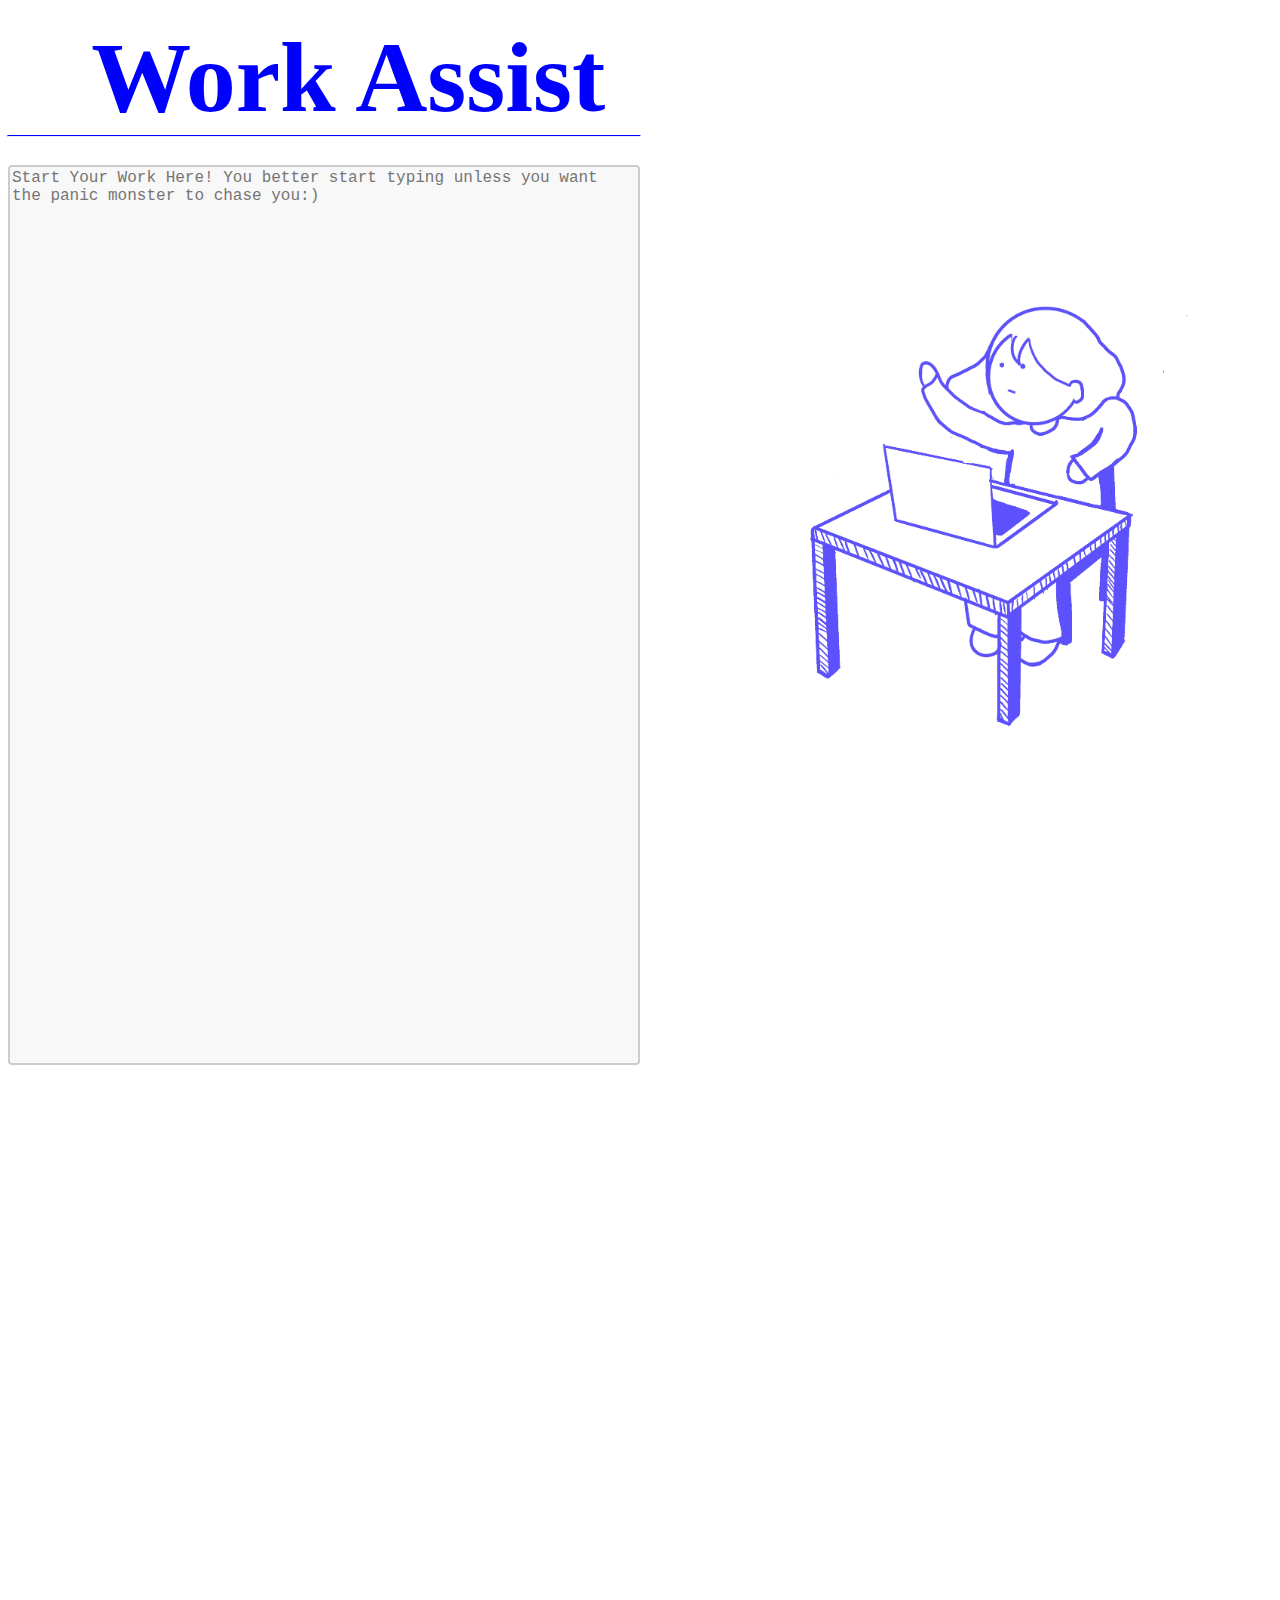
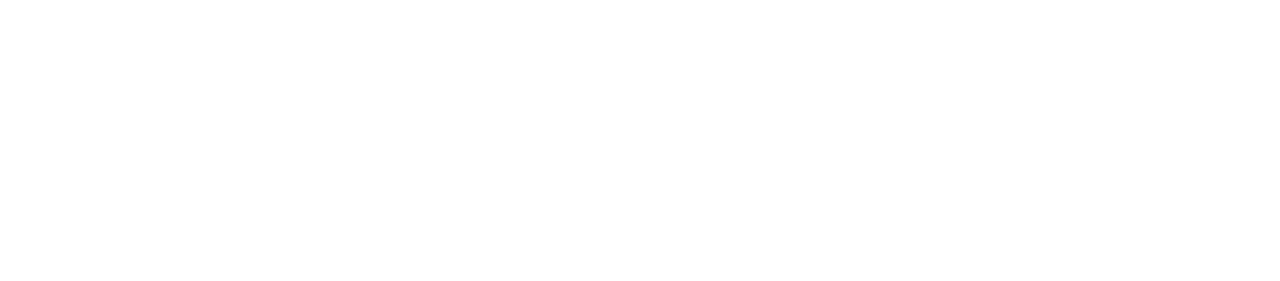
==== project/index.html @ bc32a54b "Add files via upload" ====
<!DOCTYPE html>
<html lang="en">

<head>
    <meta charset="UTF-8">
    <meta http-equiv="X-UA-Compatible" content="IE=edge">
    <meta name="viewport" content="width=device-width, initial-scale=1.0">
    <link rel="stylesheet" href="css/styles.css">
    <title>Document</title>
</head>

<body>
    <h1>Work Assist</h1>
    <hr class="rounded">
    <textarea id="txt-area" placeholder="Start Your Work Here! You better start typing unless you want the panic monster to chase you:)"></textarea>
    <div></div>

    <img src="img/working.gif" class="work" id="working">
    <img src="img/panica.gif" class="panic" id="panica1">

    <h2 class="nones" id="warning">STOP PROCRASTINATING</h2>
    <h2 class="nones" id="warning2">KEEP WORKING</h2>
    <h2 class="nones" id="warning3">DO YOU WANT TO FAIL?</h2>
    

    <script src="js/script.js"></script>
</body>

</html>
---- project/css/styles.css ----
#txt-area {
    width: 50%;
    height: 100vh;
    box-sizing: border-box;
    border: 2px solid #ccc;
    border-radius: 4px;
    background-color: #f8f8f8;
    font-size: 16px;
    resize: none;
}

body {
    background-color: white;
}

.flash {
    background-color: white;
    animation-name: flashing;
    animation-duration: 0.5s;
    animation-iteration-count: infinite;
}

@keyframes flashing {
    0% {
        background-color: white;
    }
    50% {
        background-color: red;
    }
    100% {
        background-color: white;
    }
}

.work {
    width: 40%;
    position: absolute;
    left: 55%;
    top: 250px;
}

.screaming {
    width: 40%;
    position: absolute;
    left: 55%;
    top: 250px;
    content: url(../img/screaming.gif);
}

.panic {
    position: absolute;
    width: 30%;
    top: 110px;
    left: 600px;
    animation-name: panicSpree;
    animation-duration: 2s;
    animation-iteration-count: infinite;
    transition: ease-in-out;
    opacity: 0%;
}

.show {
    opacity: 100%;
}

.showa {
    opacity: 100%;
}

@keyframes panicSpree {
    25% {
        transform: scale(0.5);
    }
    50% {
        transform: scale(1);
    }
    75% {
        transform: scale(0.5);
    }
    100% {
        transform: scale(1);
    }
}

h1 {
    position: relative;
    font-size: 100px;
    margin: 20px;
    color: blue;
    left: 5%;
}

hr {
    position: relative;
    top: -20px;
    border-top: 1px solid blue;
    width: 50%;
    left: -25%;
    border-radius: 5px;
}

#warning {
    position: relative;
    white-space: nowrap;
    top: -900px;
    font-size: 120px;
    font-family: "Helvetica Neue", sans-serif;
    font-weight: 600;
    animation-name: warner;
    animation-duration: 10s;
    animation-iteration-count: infinite;
    transition: linear;
    color: rgb(94, 255, 0);
}

#warning2 {
    position: relative;
    white-space: nowrap;
    top: -900px;
    font-size: 120px;
    font-family: "Helvetica Neue", sans-serif;
    font-weight: 600;
    animation-name: warner2;
    animation-duration: 10s;
    animation-iteration-count: infinite;
    transition: linear;
    color: rgb(94, 255, 0);
}


#warning3 {
    position: relative;
    white-space: nowrap;
    top: -900px;
    font-size: 120px;
    font-family: "Helvetica Neue", sans-serif;
    font-weight: 600;
    animation-name: warner3;
    animation-duration: 10s;
    animation-iteration-count: infinite;
    transition: linear;
    color: rgb(94, 255, 0);
}


@keyframes warner {
    0% {
        transform: translate(110%);
    }
    100% {
        transform: translate(-110%);
    }
}

@keyframes warner2 {
    0% {
        transform: translate(-110%);
    }
    100% {
        transform: translate(110%);
    }
}

@keyframes warner3 {
    0% {
        transform: translate(110%);
    }
    100% {
        transform: translate(-110%);
    }
}

.nones{
    opacity: 0%;
}
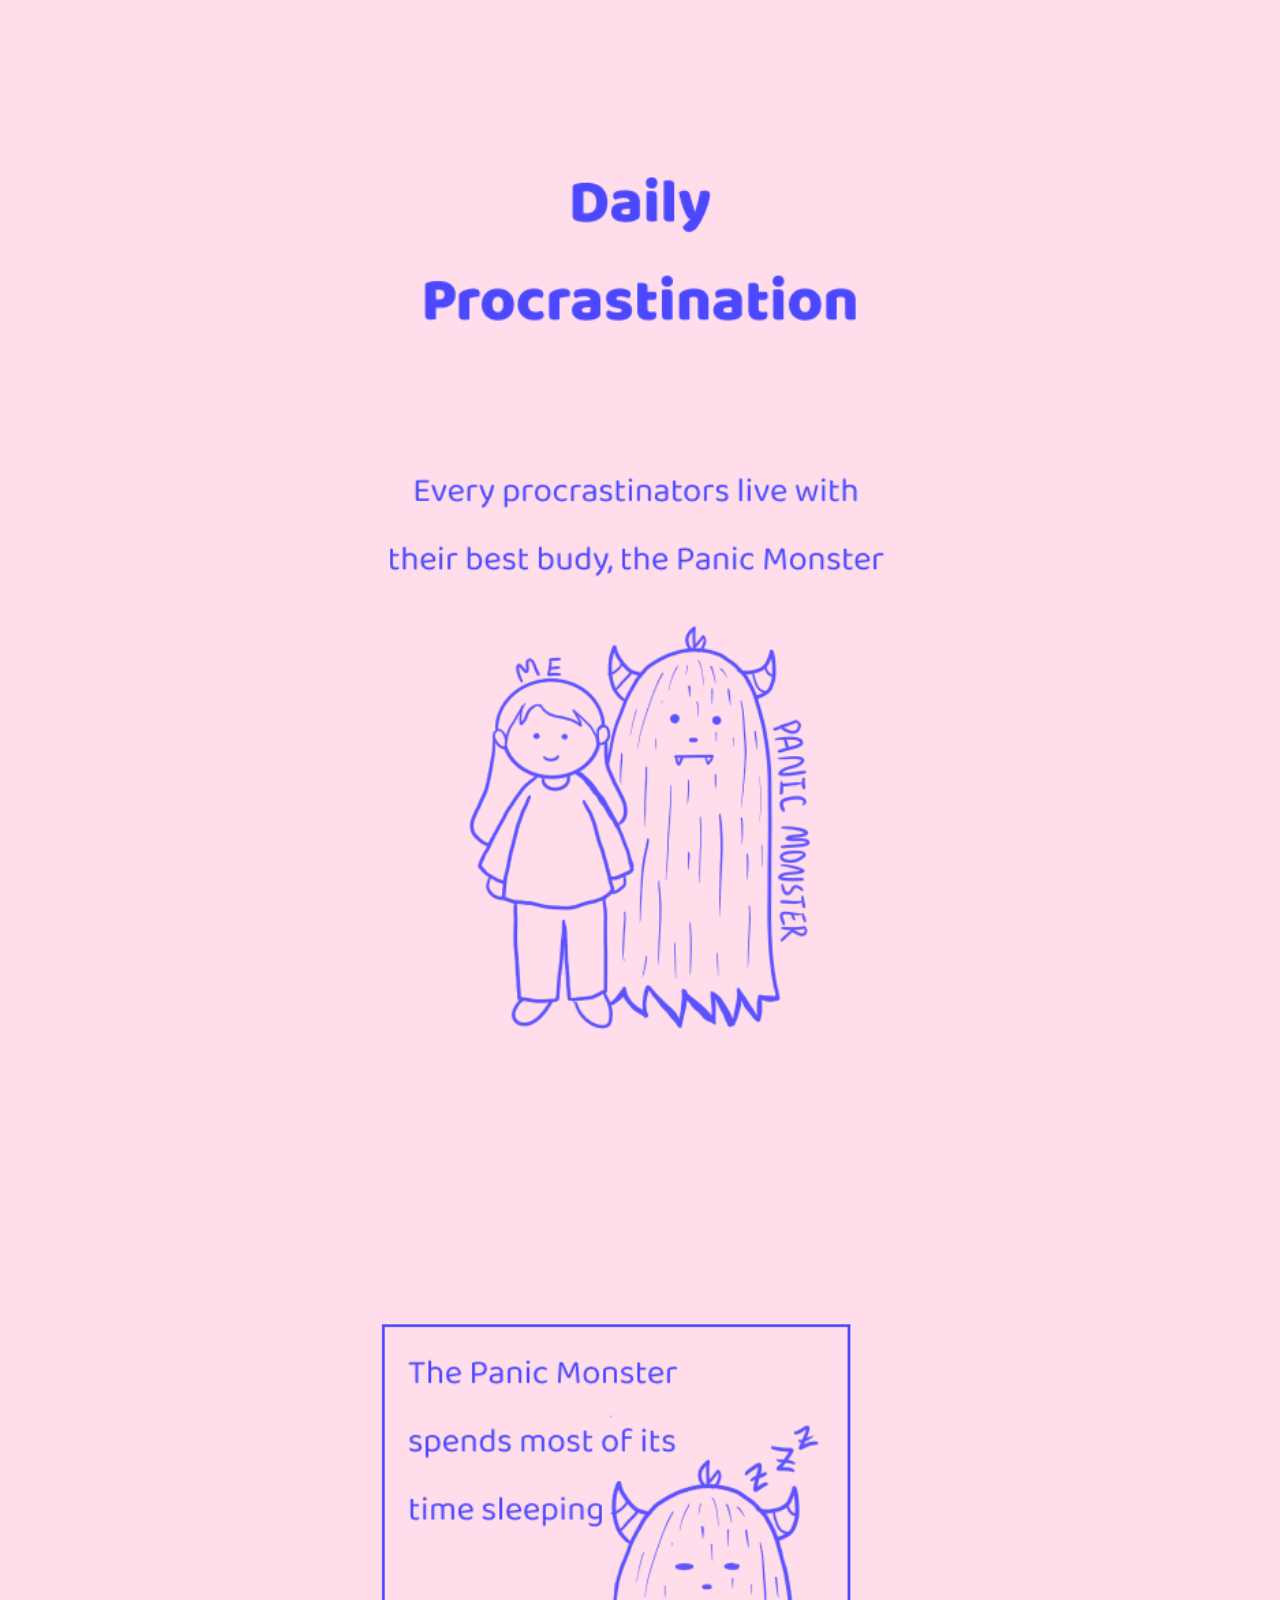
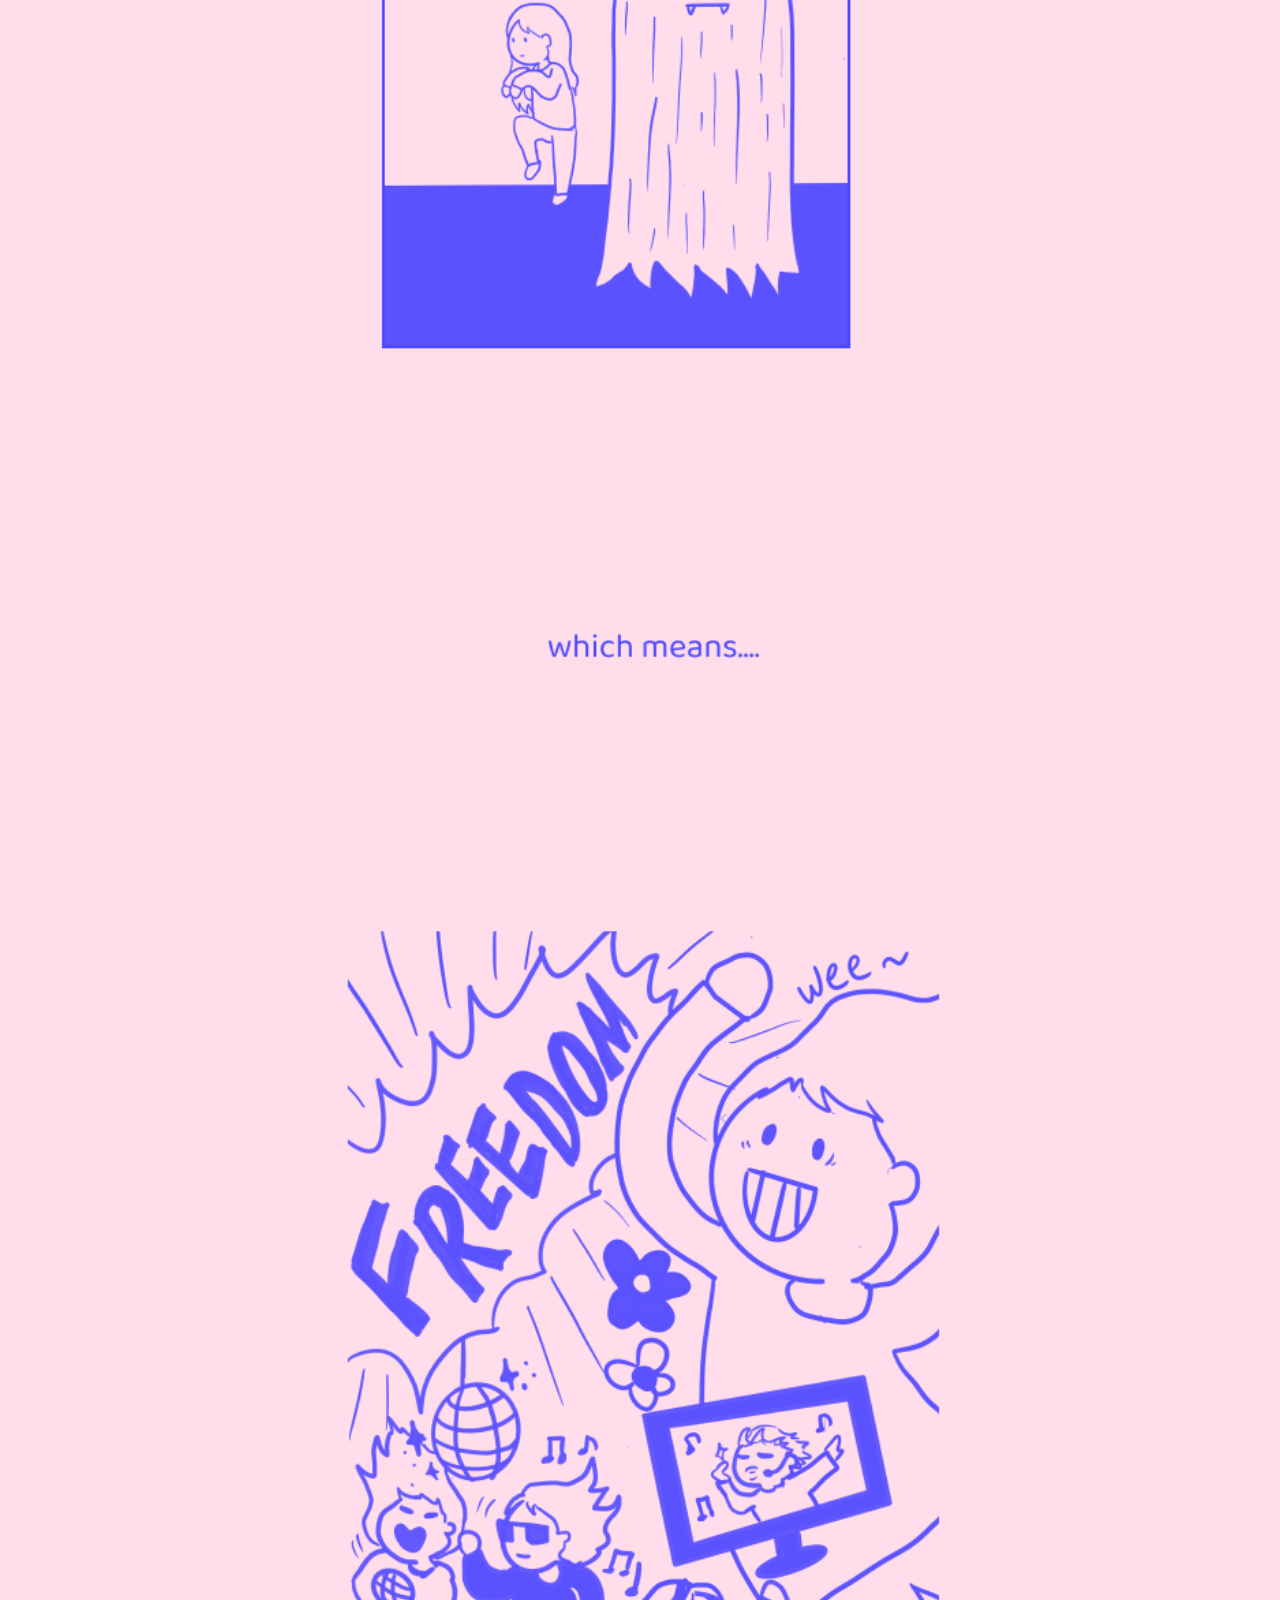
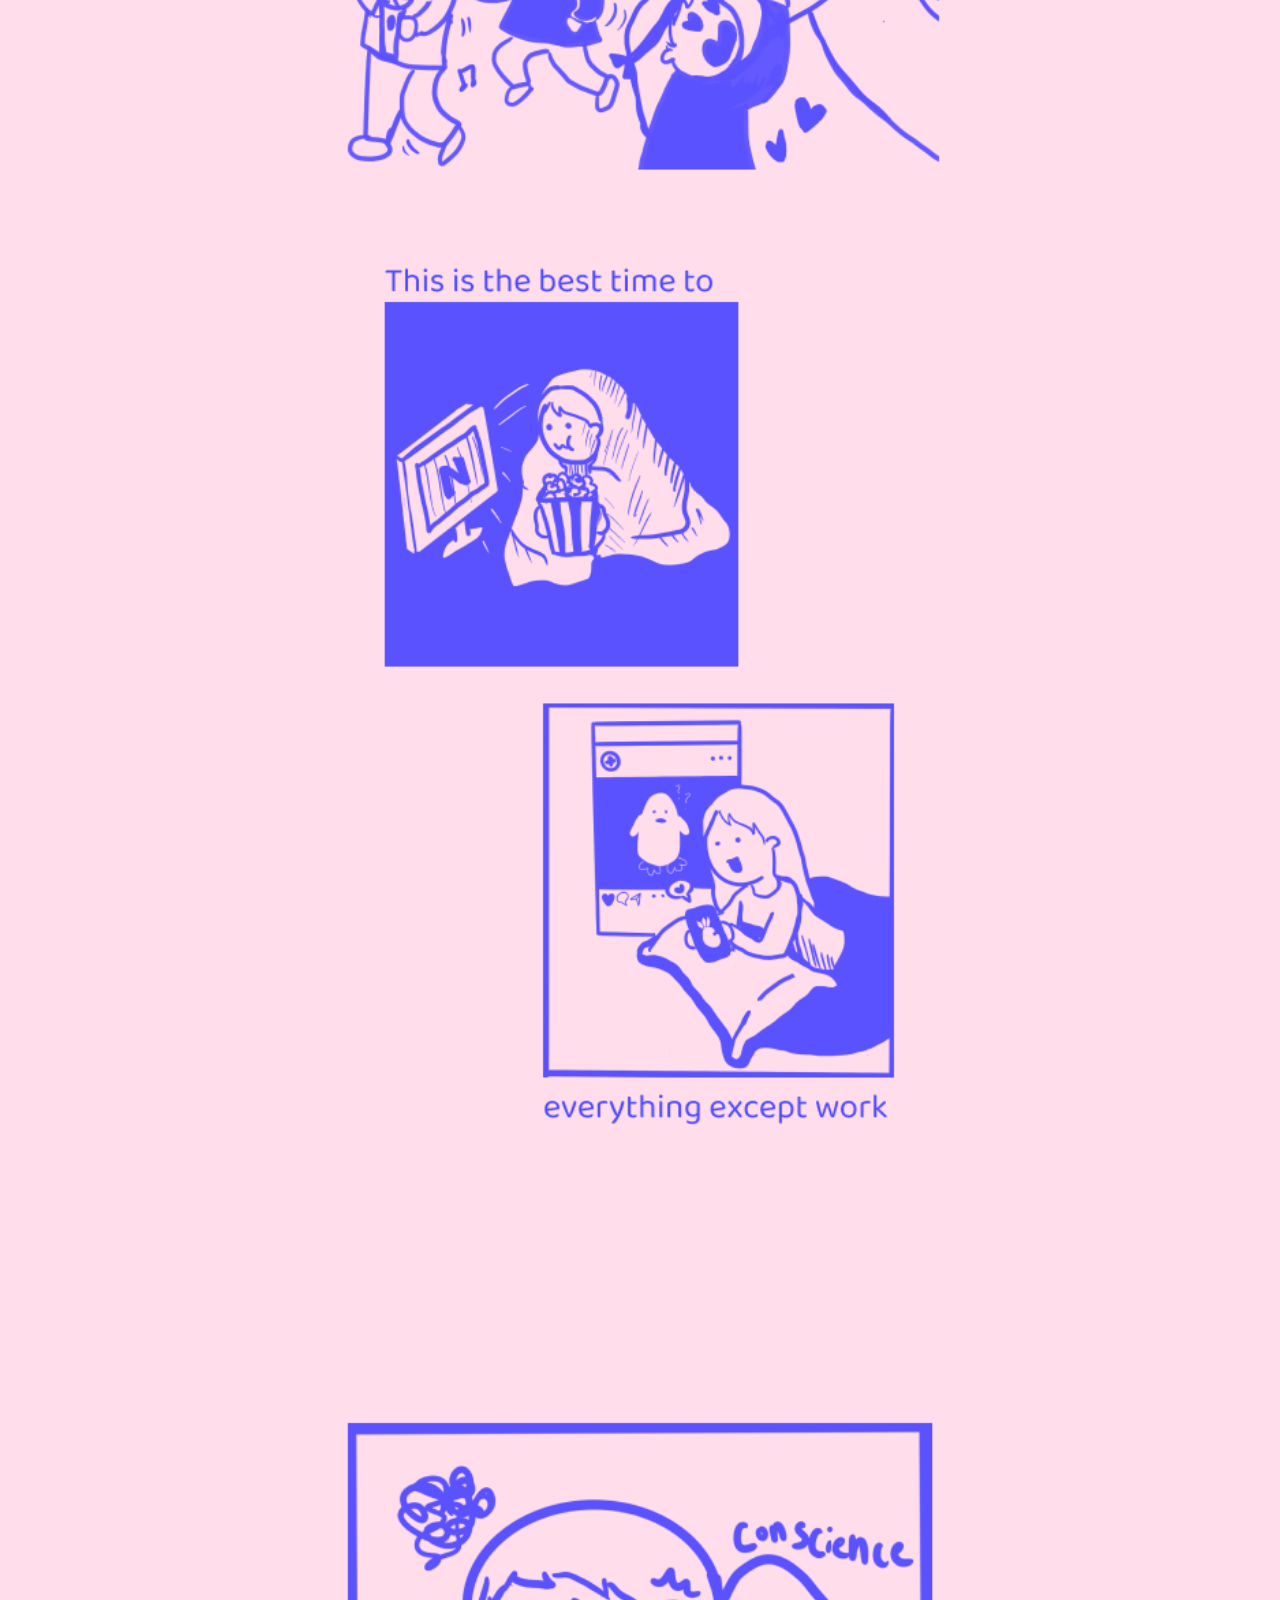
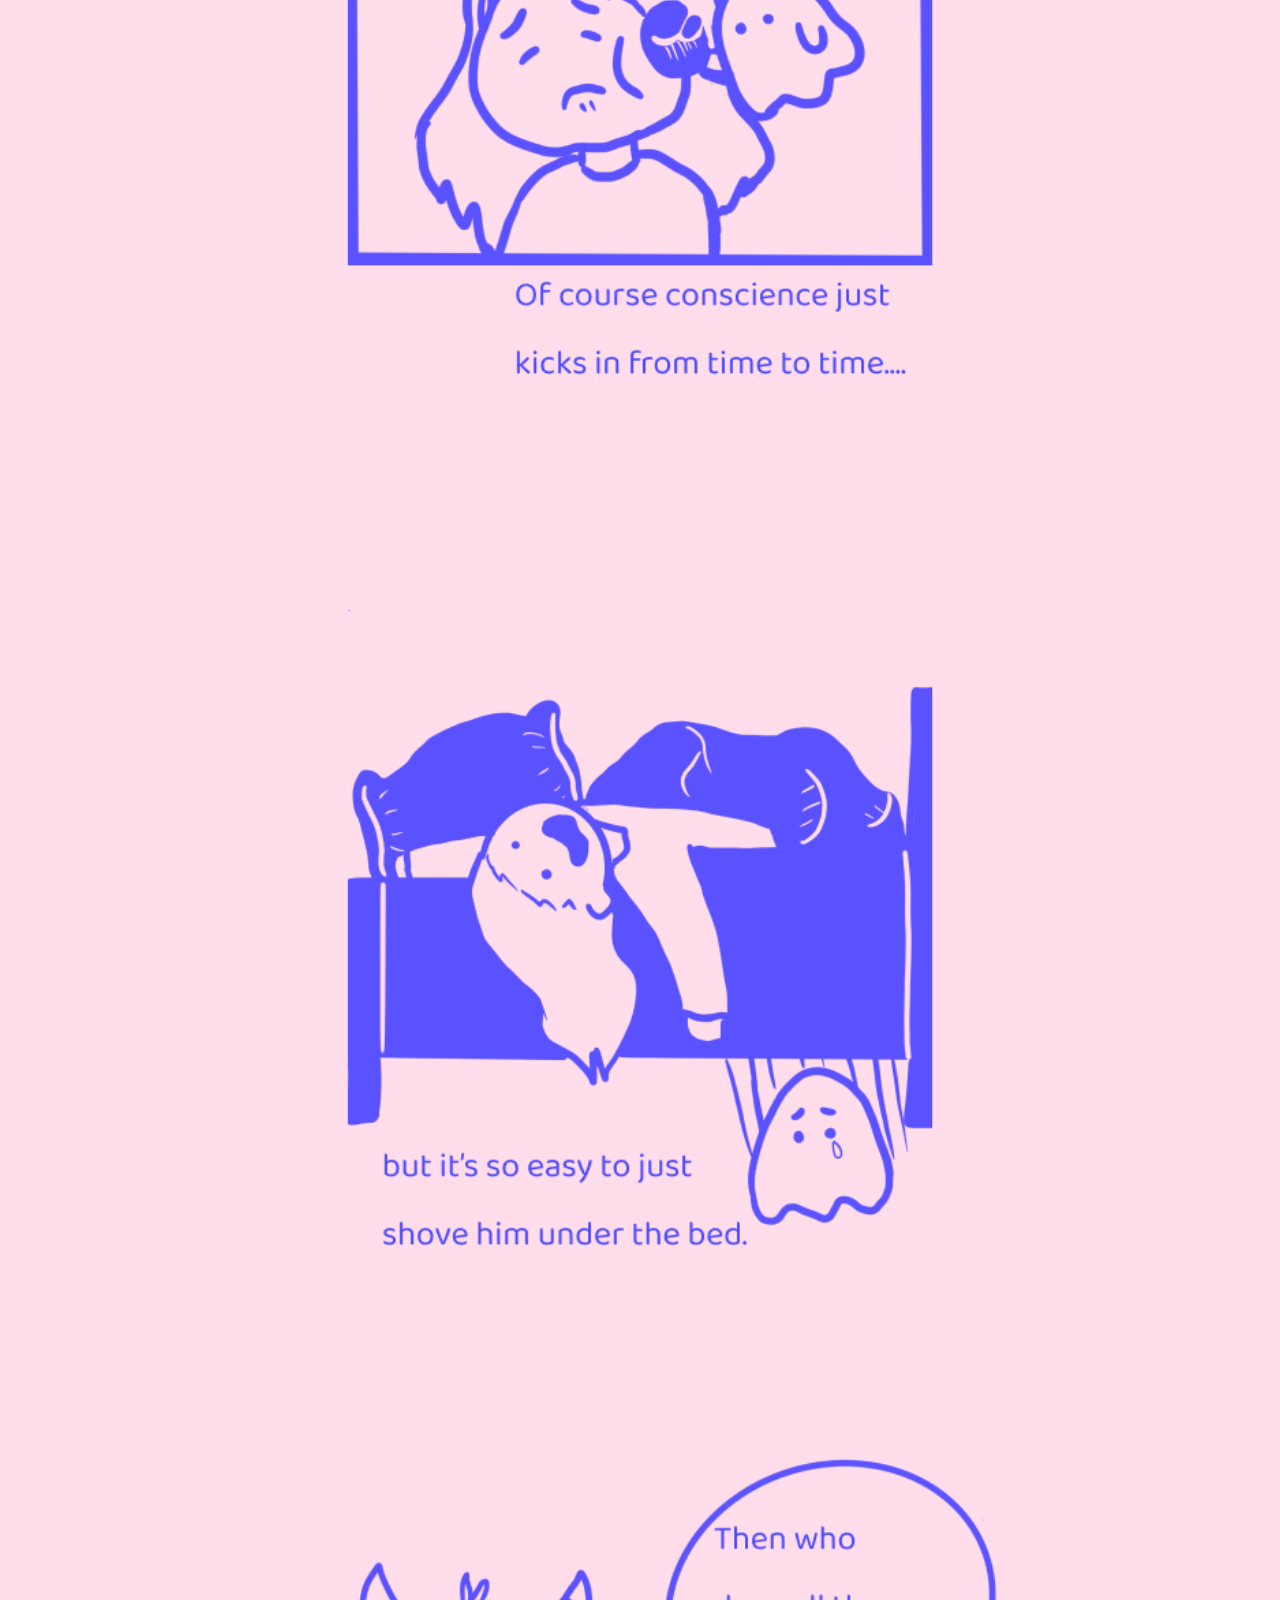
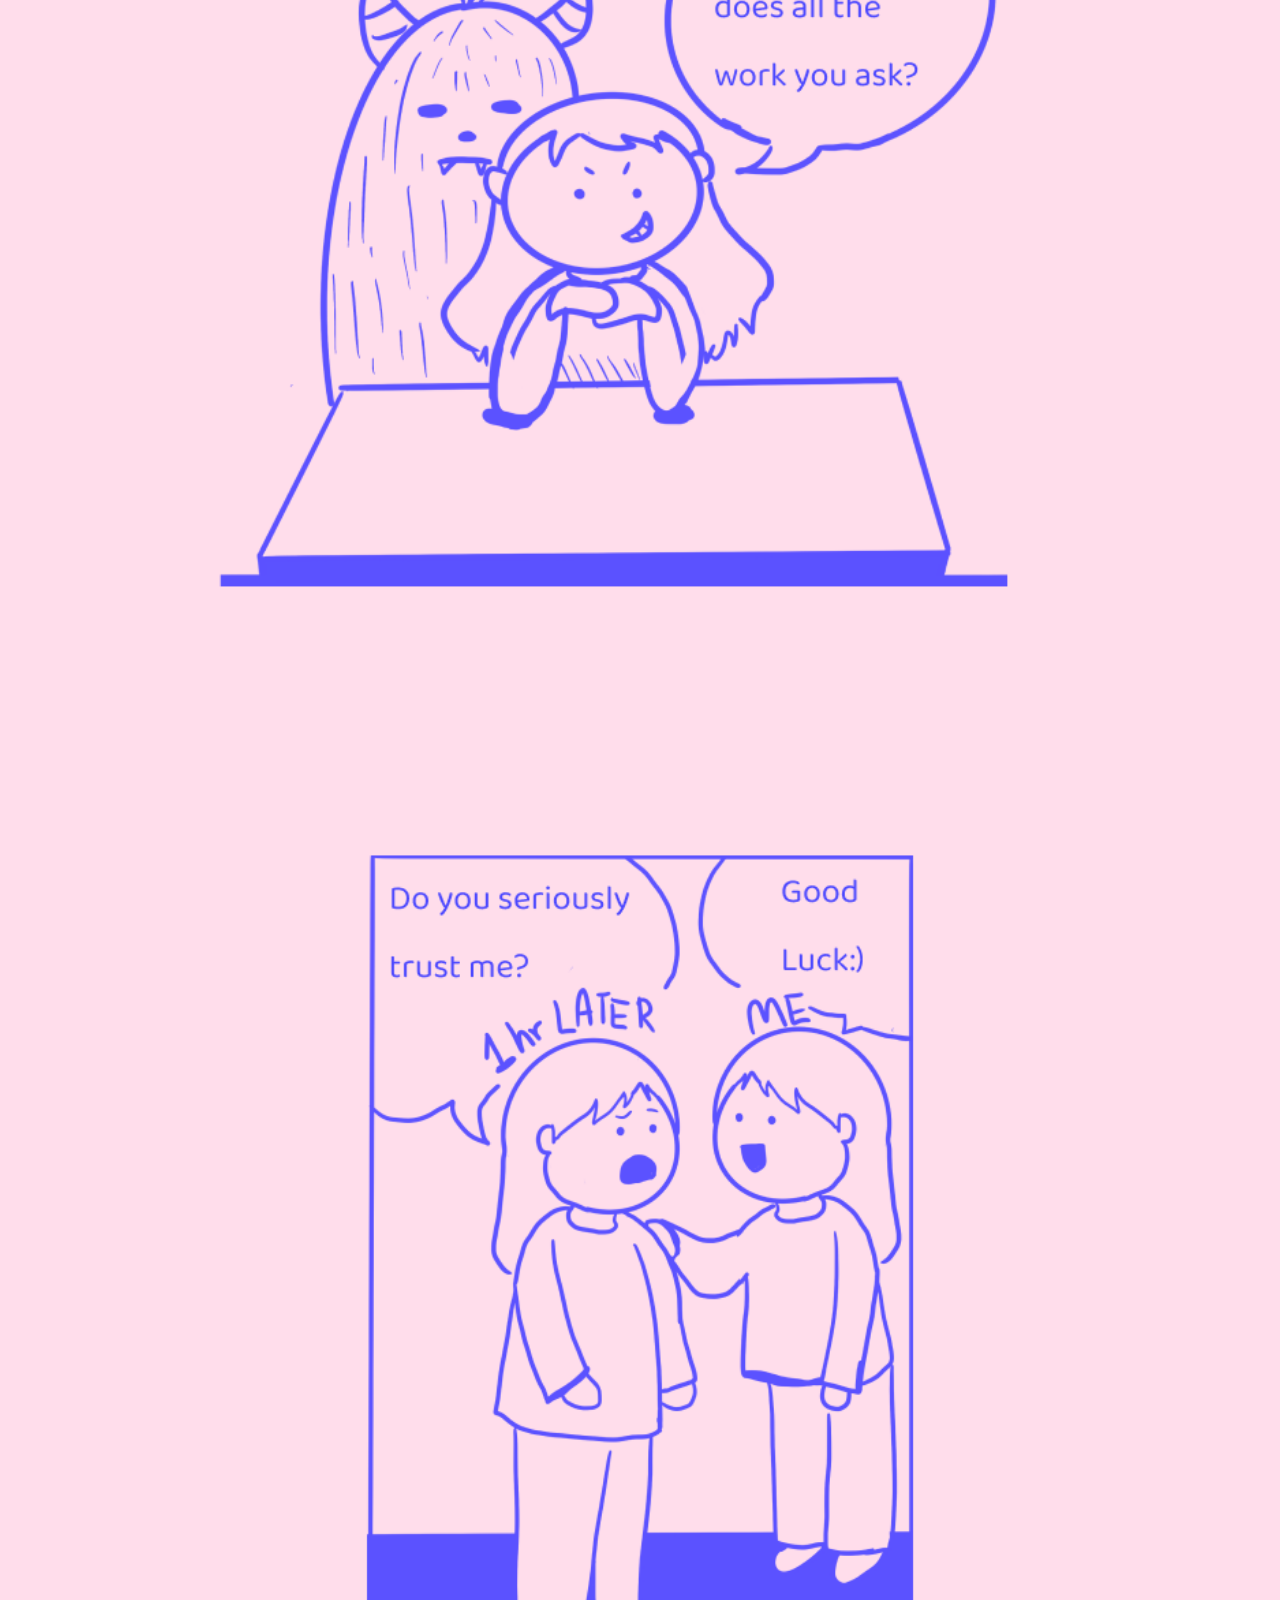
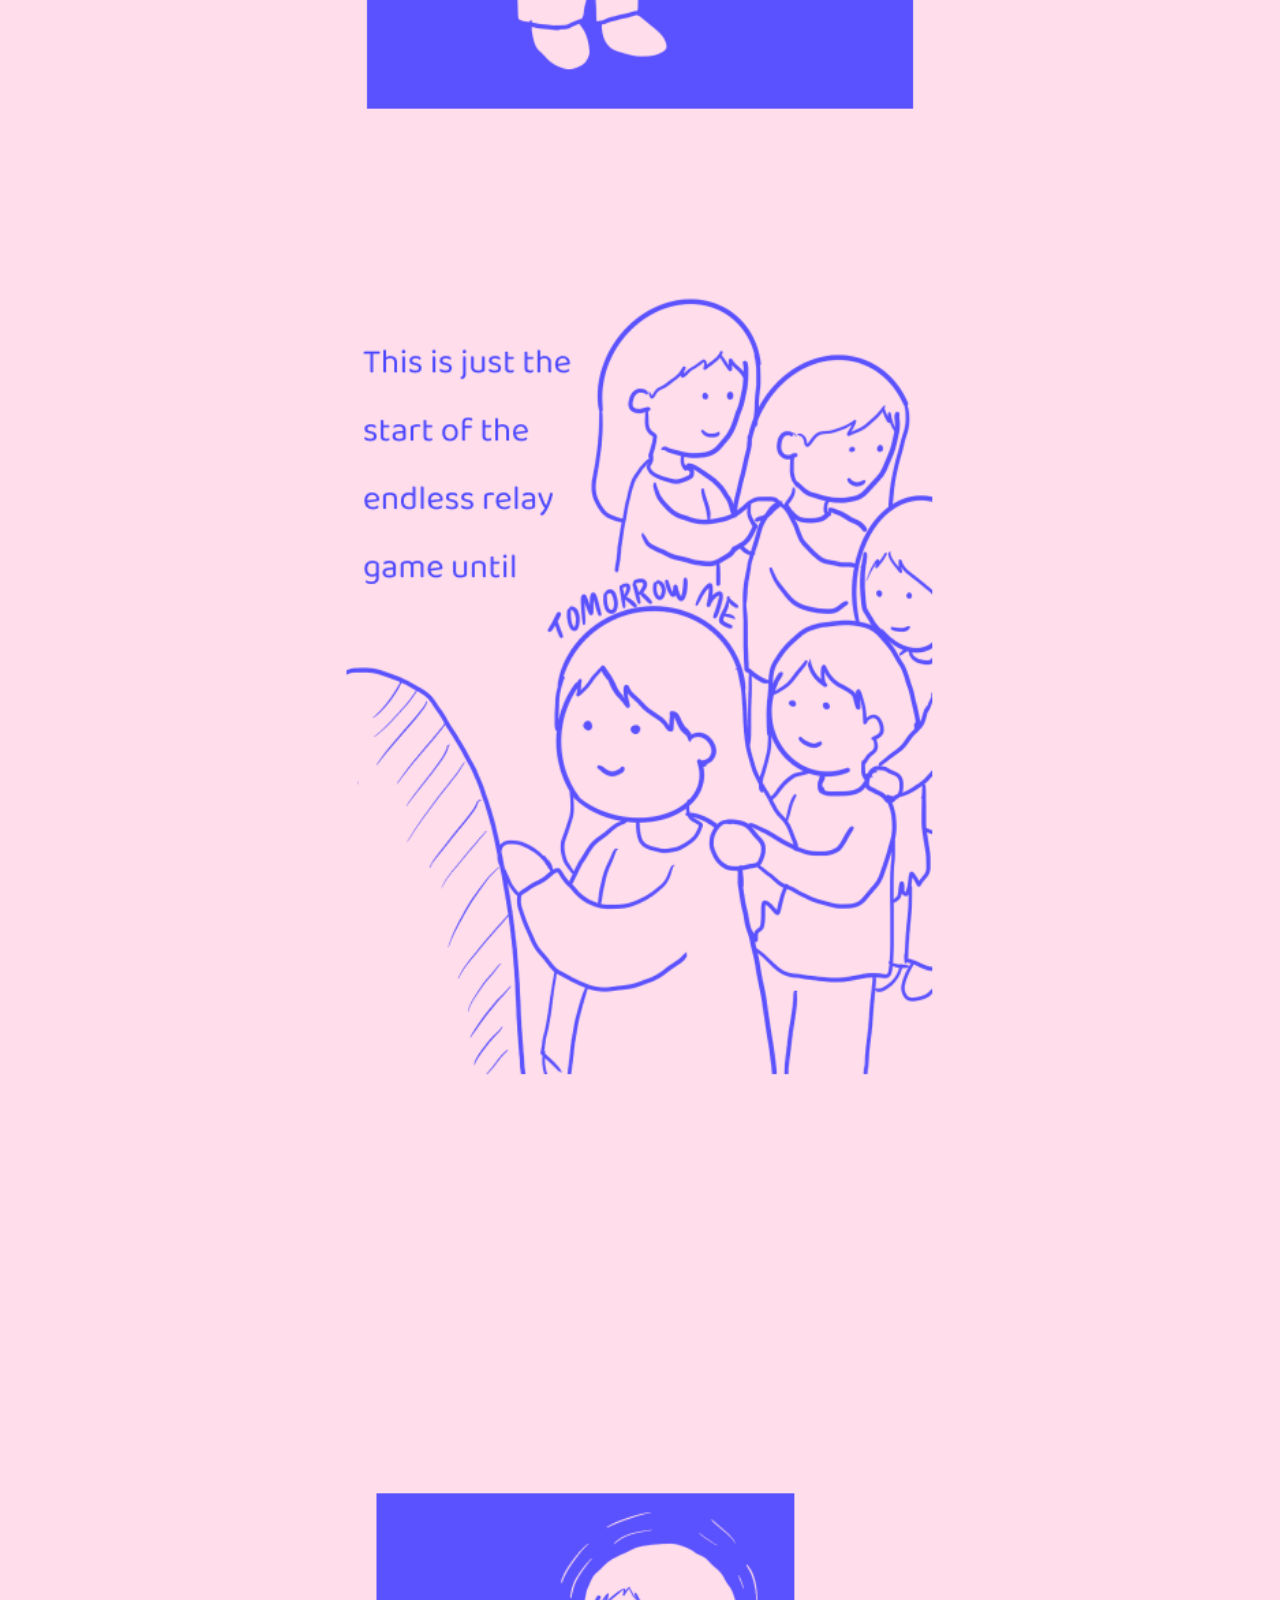
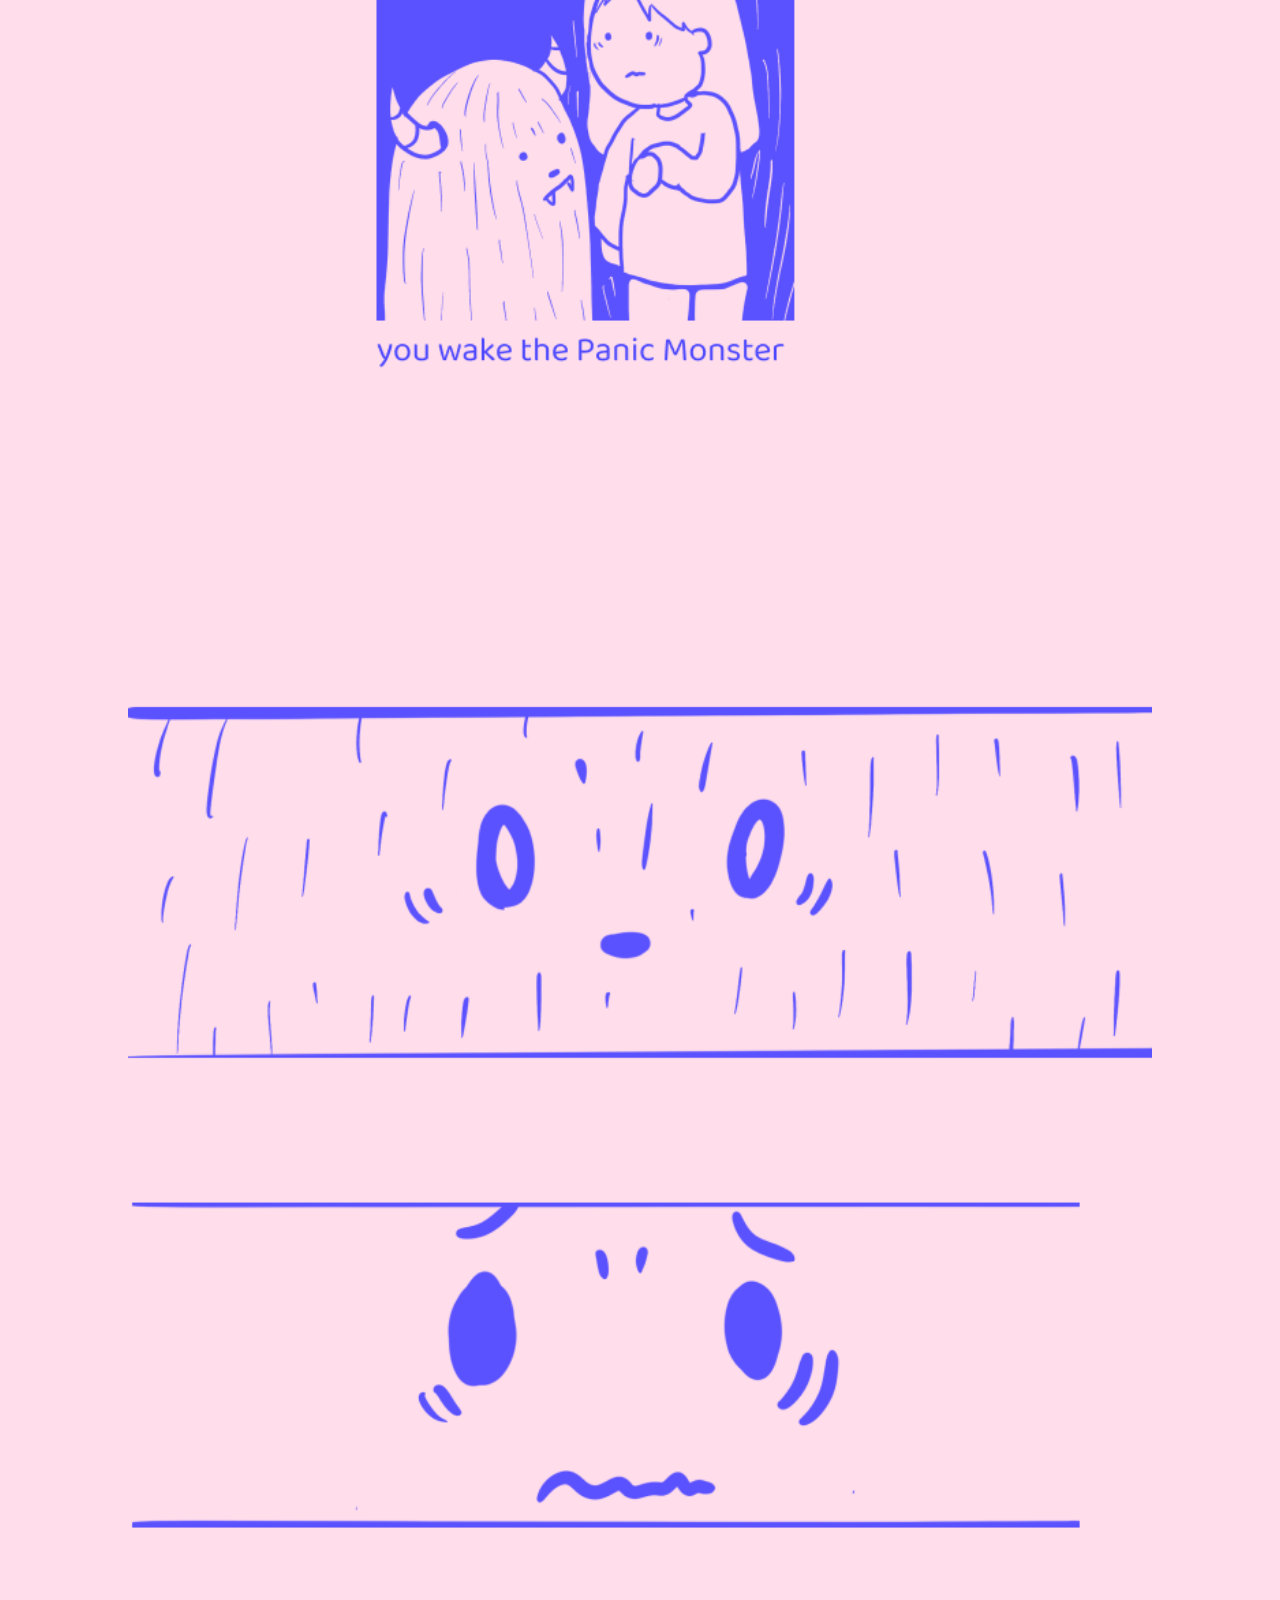
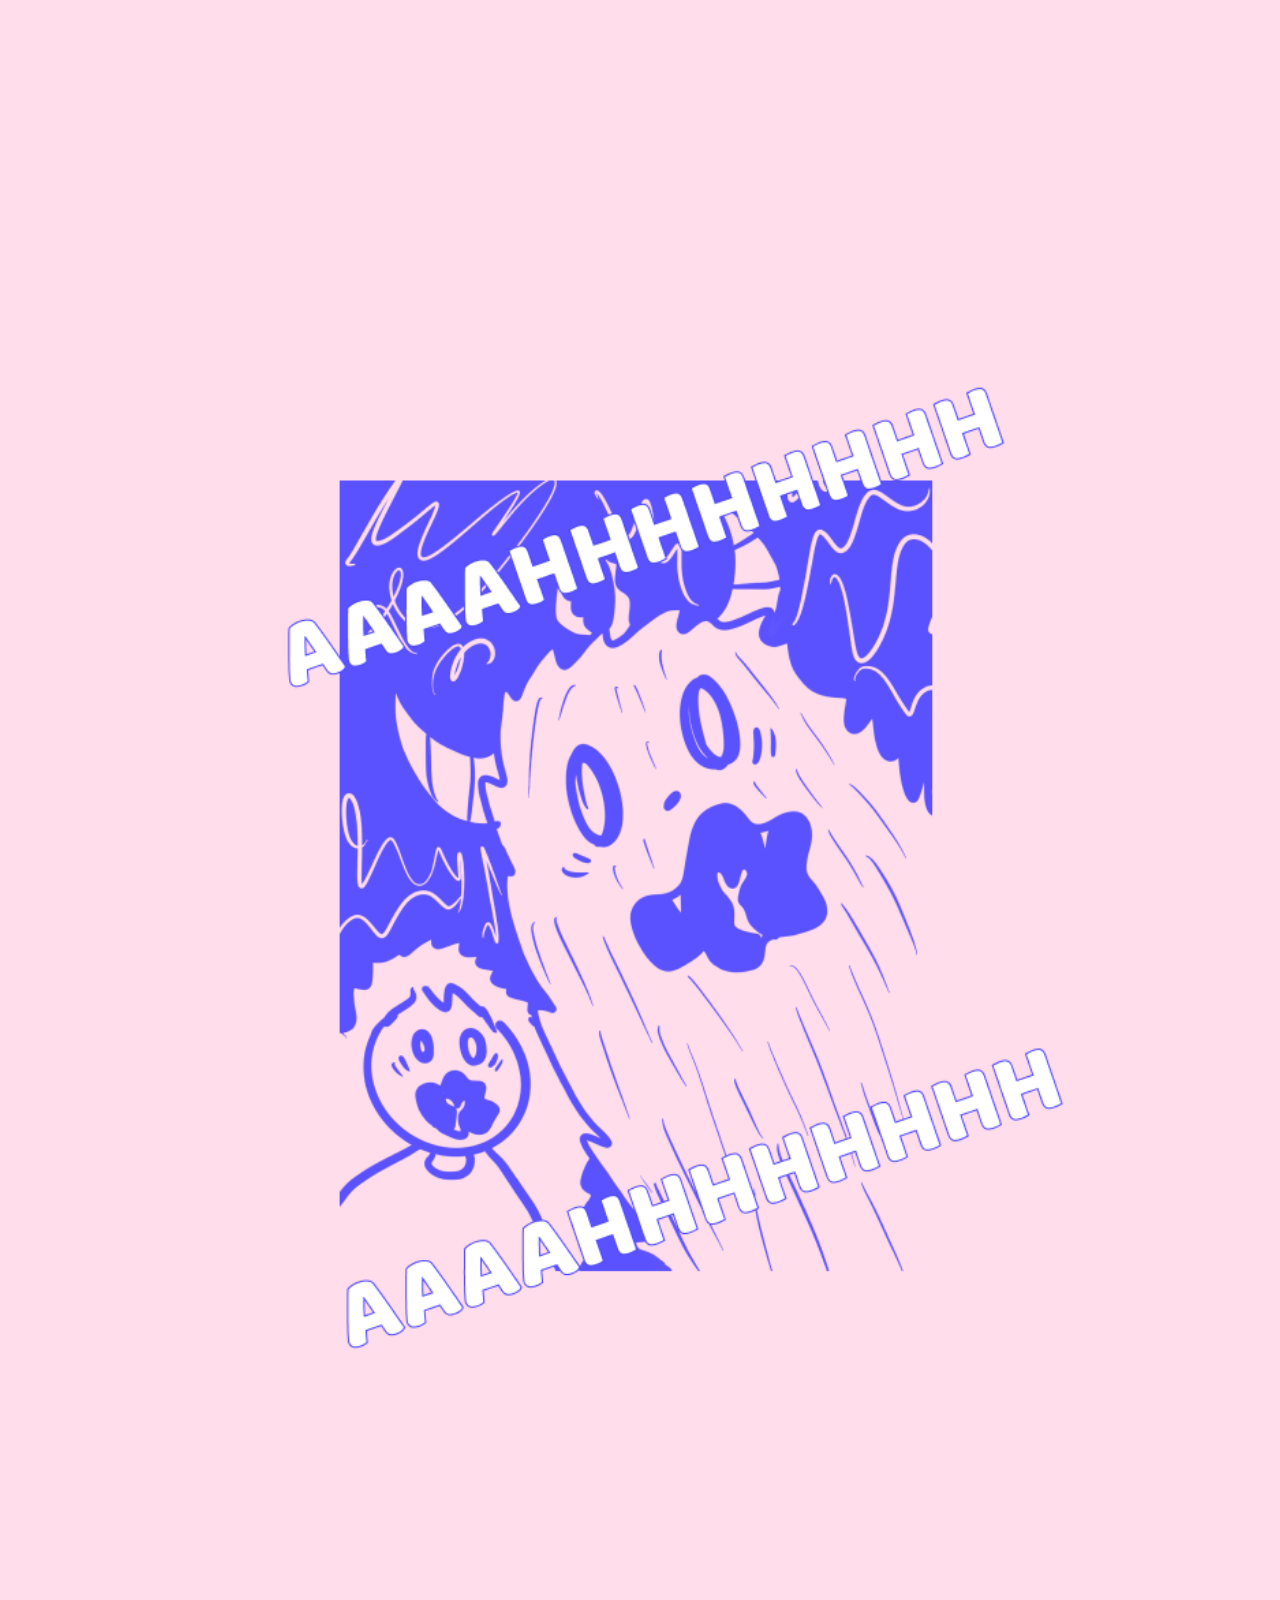
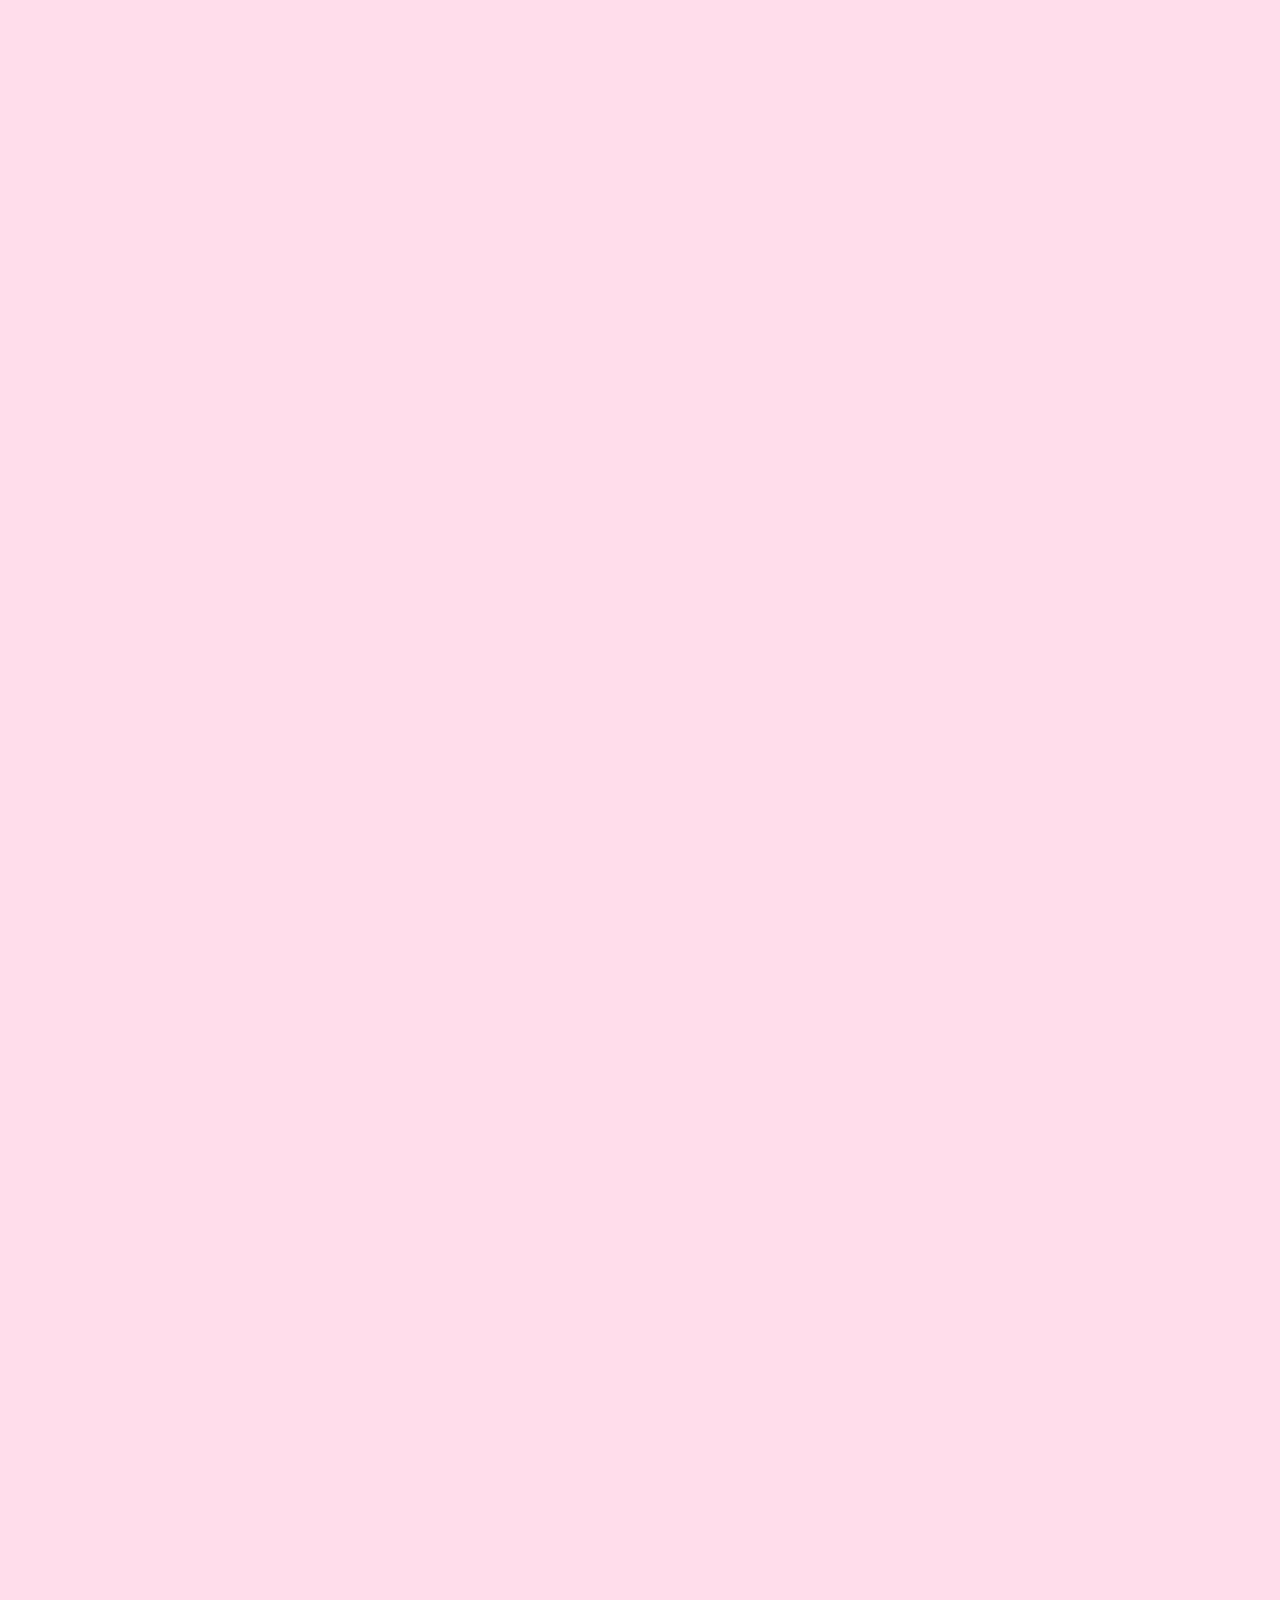
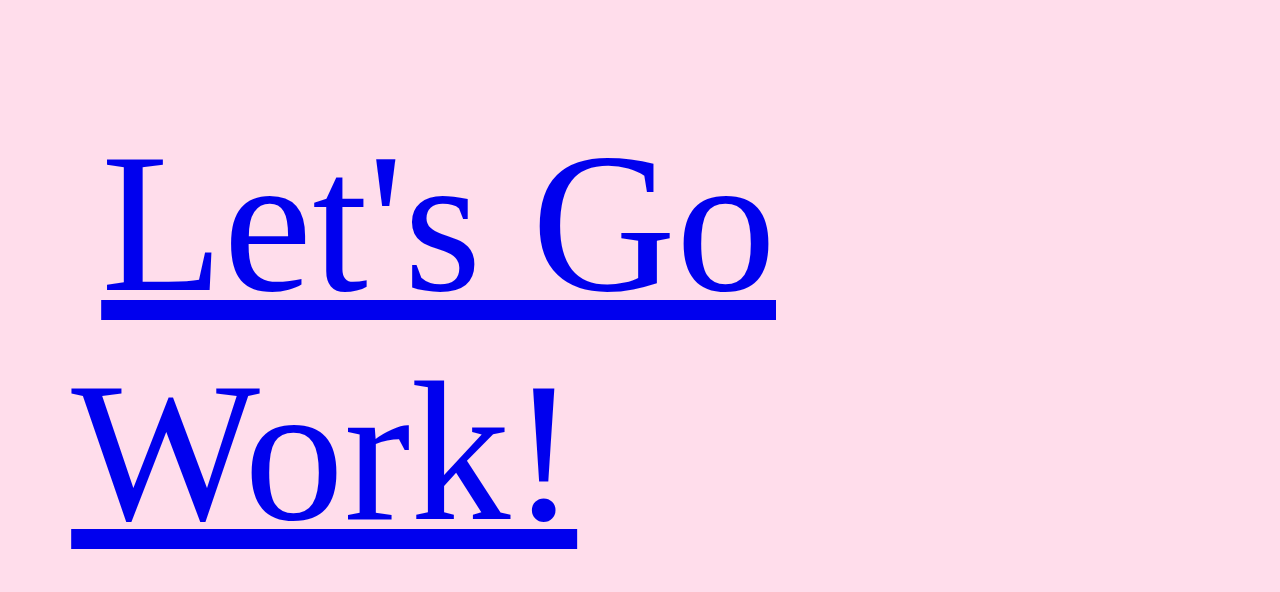
==== commit 1caf69f0: "Update and rename index2.html to index.html" ====
--- a/project/index.html
+++ b/project/index.html
@@ -1,29 +1,14 @@
 <!DOCTYPE html>
 <html lang="en">
-
 <head>
     <meta charset="UTF-8">
     <meta http-equiv="X-UA-Compatible" content="IE=edge">
     <meta name="viewport" content="width=device-width, initial-scale=1.0">
-    <link rel="stylesheet" href="css/styles.css">
     <title>Document</title>
+    <link rel="stylesheet" href="css/styles2.css">
 </head>
-
 <body>
-    <h1>Work Assist</h1>
-    <hr class="rounded">
-    <textarea id="txt-area" placeholder="Start Your Work Here! You better start typing unless you want the panic monster to chase you:)"></textarea>
-    <div></div>
-
-    <img src="img/working.gif" class="work" id="working">
-    <img src="img/panica.gif" class="panic" id="panica1">
-
-    <h2 class="nones" id="warning">STOP PROCRASTINATING</h2>
-    <h2 class="nones" id="warning2">KEEP WORKING</h2>
-    <h2 class="nones" id="warning3">DO YOU WANT TO FAIL?</h2>
-    
-
-    <script src="js/script.js"></script>
+    <img id="cartoon" src="img/cartoon.png">
+    <a href="index1.html">Let's Go Work!</a>
 </body>
-
-</html>+</html>
--- a/project/css/styles2.css
+++ b/project/css/styles2.css
@@ -0,0 +1,23 @@
+img{
+    width: 80%;
+    position: absolute;
+    align-items: center;
+    justify-content: center;
+    left: 10%;
+    z-index: 0;
+}
+
+body{
+    background-color: #FFDDEB;
+}
+
+a {
+    z-index: 1;
+    top: 14500px;
+    position:relative;
+    padding: 30px;
+    margin-bottom: 30px;
+    font-size: 200px;
+    justify-content: center;
+    left: 5%;
+}